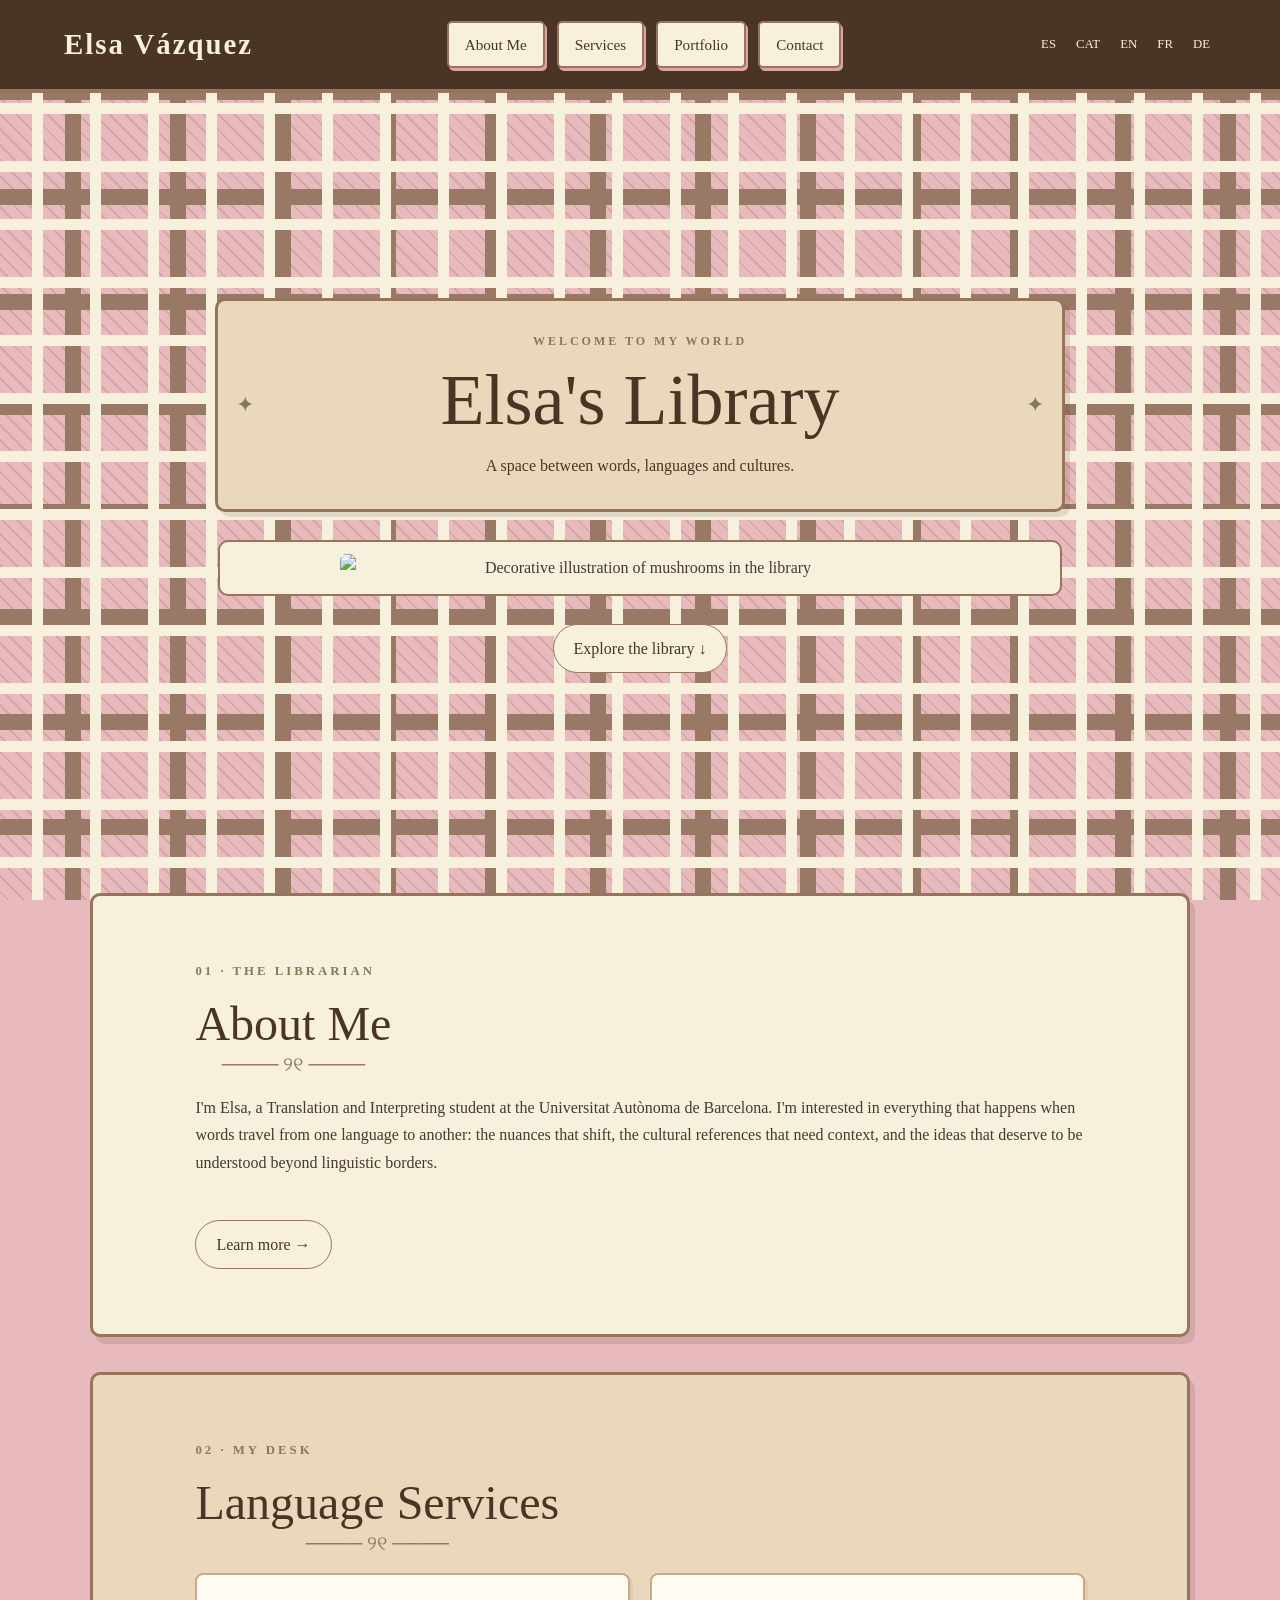
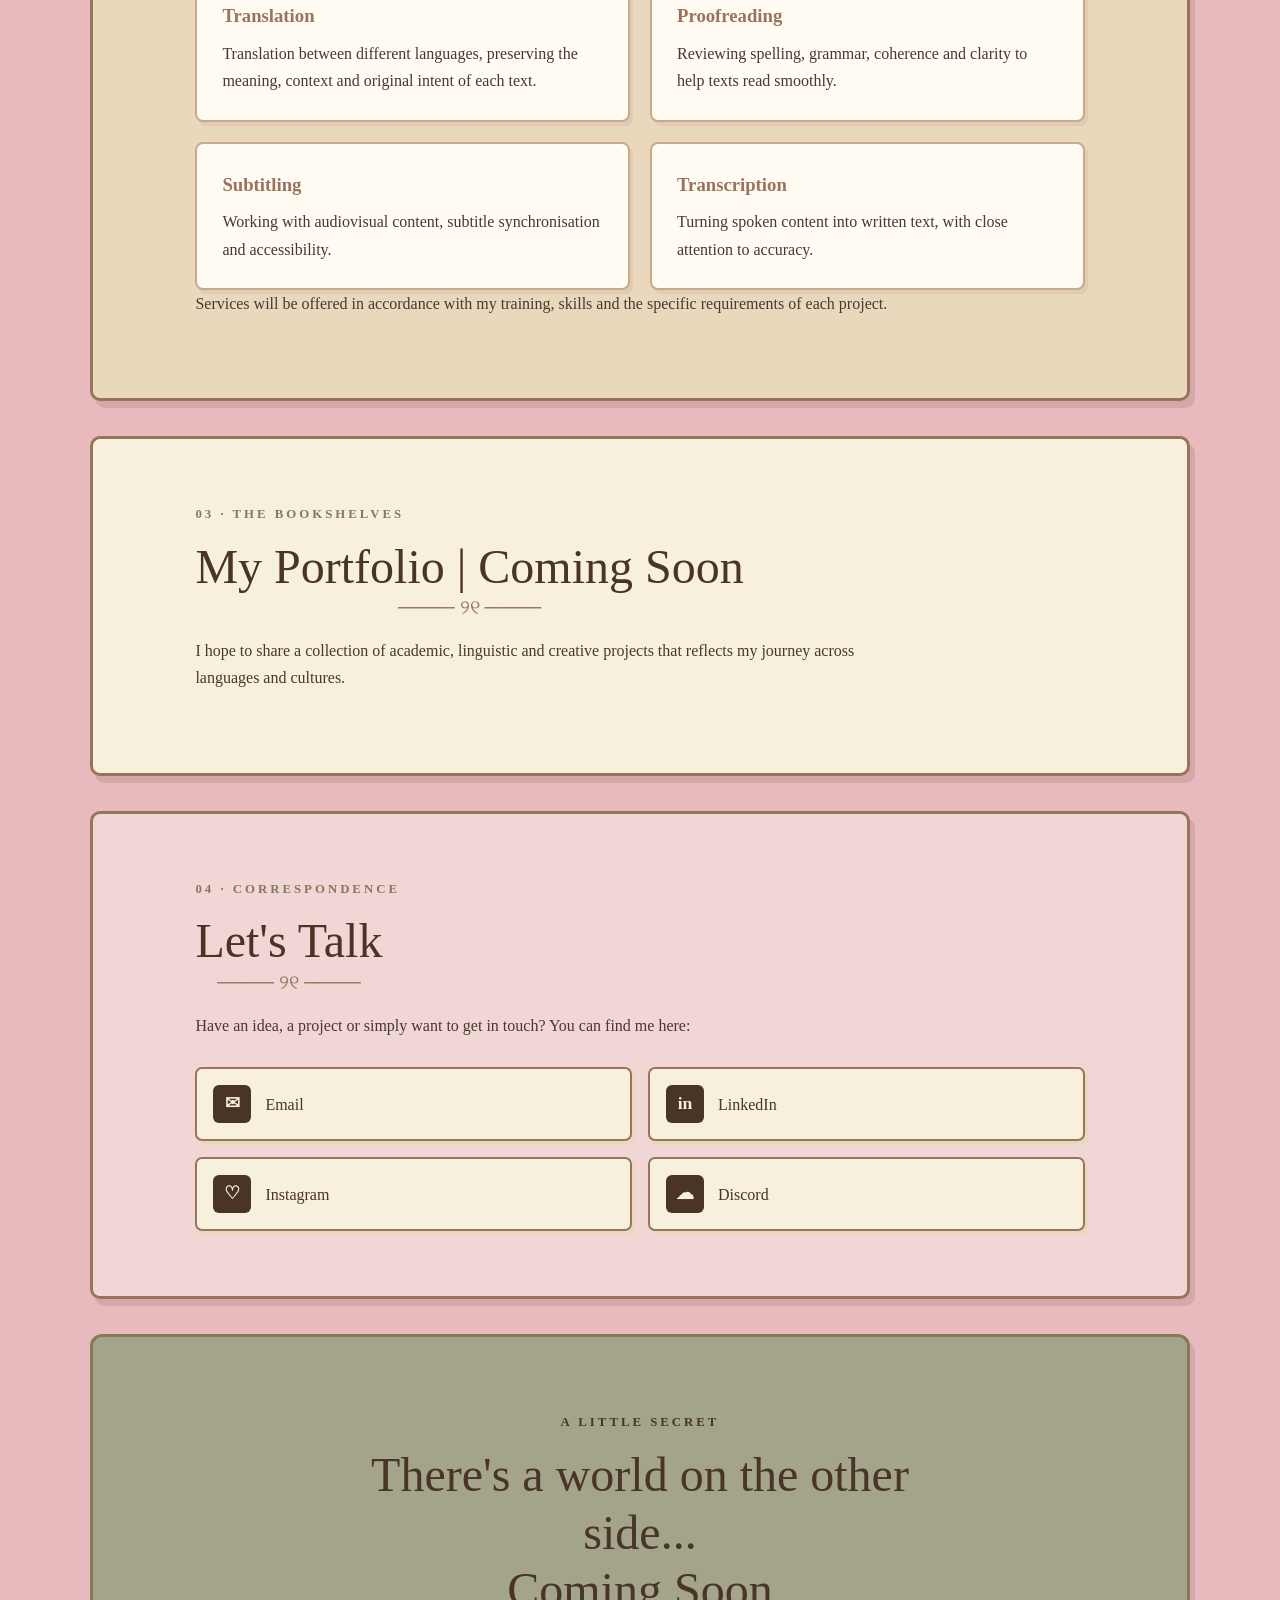
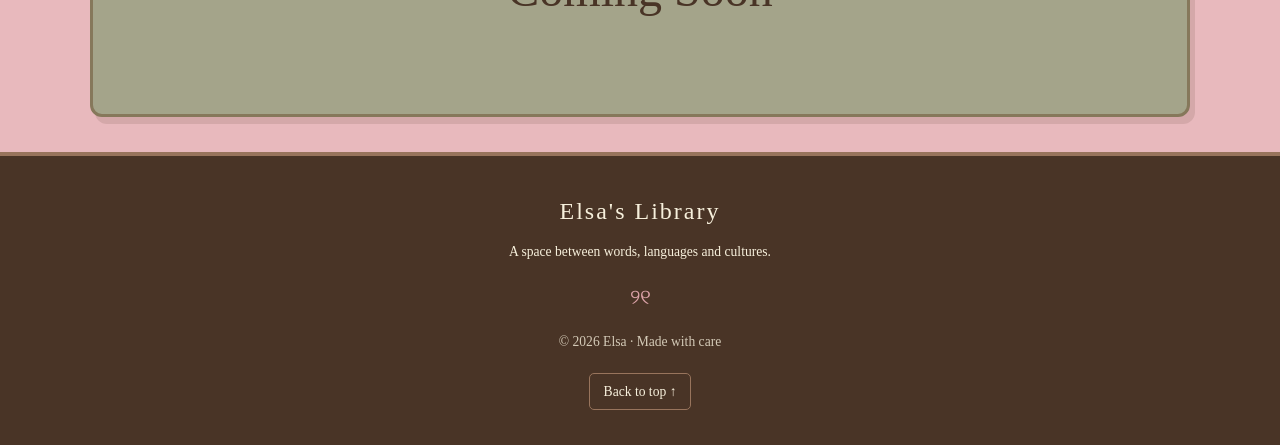
==== index.html @ 5ec9ff91 "Update language switch links to new portfolio paths" ====
<!DOCTYPE html>
<html lang="en">

<head>
    <meta charset="UTF-8">
    <meta name="viewport" content="width=device-width, initial-scale=1.0">
    <meta name="theme-color" content="#f7f0dc">
    <meta name="description" content="Portfolio of Elsa Vázquez, a Translation and Interpreting student. A space dedicated to languages, intercultural communication and language-related projects.">

    <title>Elsa | Elsa's Library</title>

    <link rel="stylesheet" href="portfolio/css/style.css">
</head>

<body>
    <header class="site-header">

        <a class="logo" href="#inicio">
            Elsa Vázquez
        </a>

        <nav class="main-nav" aria-label="Main navigation">
            <a href="#sobre-mi">About Me</a>
            <a href="#servicios">Services</a>
            <a href="#portfolio">Portfolio</a>
            <a href="#contacto">Contact</a>
        </nav>

        <div class="language-switch" aria-label="Select language">
            <a href="portfolio/esp/index.html">ES</a>
            <a href="portfolio/cat/index.html">CAT</a>
            <a href="portfolio/eng/index.html">EN</a>
            <a href="portfolio/fr/index.html">FR</a>
            <a href="portfolio/deu/index.html">DE</a>
        </div>

    </header>


    <main>
      
        <section id="inicio" class="library-hero">

            <div class="hero-sign">

                <p class="eyebrow">Welcome to my world</p>

                <h1>Elsa's Library</h1>

                <p class="hero-subtitle">
                    A space between words, languages and cultures.
                </p>

            </div>

            <div class="hero-art">

                <img
                    src="../images/library/setas.jpeg"
                    alt="Decorative illustration of mushrooms in the library"
                >

            </div>

            <a class="explore-link" href="#sobre-mi">
                Explore the library ↓
            </a>

        </section>

        <section id="sobre-mi" class="content-section">

            <p class="eyebrow">01 · The Librarian</p>

            <h2>About Me</h2>

            <p>
                I'm Elsa, a Translation and Interpreting student at the Universitat Autònoma de Barcelona. I'm interested in everything that happens when words travel from one language to another: the nuances that shift, the cultural references that need context, and the ideas that deserve to be understood beyond linguistic borders.
            </p>

            <a class="explore-link" href="sobre-mi.html">
                Learn more →
            </a>

        </section>

        <section id="servicios" class="content-section">

            <p class="eyebrow">02 · My Desk</p>

            <h2>Language Services</h2>

            <div class="service-grid">

                <article class="service-card">

                    <h3>Translation</h3>

                    <p>
                        Translation between different languages,
                        preserving the meaning, context and
                        original intent of each text.
                    </p>

                </article>

                <article class="service-card">

                    <h3>Proofreading</h3>

                    <p>
                        Reviewing spelling, grammar,
                        coherence and clarity to help
                        texts read smoothly.
                    </p>

                </article>

                <article class="service-card">

                    <h3>Subtitling</h3>

                    <p>
                        Working with audiovisual content,
                        subtitle synchronisation and
                        accessibility.
                    </p>

                </article>

                <article class="service-card">

                    <h3>Transcription</h3>

                    <p>
                        Turning spoken content into written text,
                        with close attention to accuracy.
                    </p>

                </article>

            </div>

            <p class="about-note">
                Services will be offered in accordance with
                my training, skills and the specific
                requirements of each project.
            </p>

        </section>


        <section id="portfolio" class="content-section">

            <p class="eyebrow">03 · The Bookshelves</p>

            <h2>My Portfolio | Coming Soon</h2>

            <p>
                I hope to share a collection of academic,
                linguistic and creative projects that reflects
                my journey across languages and cultures.
            </p>


        </section>

        <section id="contacto" class="content-section">

            <p class="eyebrow">04 · Correspondence</p>

            <h2>Let's Talk</h2>

            <p>
                Have an idea, a project or simply want to
                get in touch? You can find me here:
            </p>

            <div class="contact-links">

                <a
                    class="contact-link"
                    href="mailto:elsa.vazquez.carchi@gmail.com">

                    <span class="contact-icon" aria-hidden="true">
                        ✉
                    </span>

                    <span>Email</span>

                </a>

                <a
                    class="contact-link"
                    href="https://www.linkedin.com/in/emvc2006/"
                    target="_blank"
                    rel="noopener noreferrer">

                    <span class="contact-icon" aria-hidden="true">
                        in
                    </span>

                    <span>LinkedIn</span>

                </a>

                <a
                    class="contact-link"
                    href="https://www.instagram.com/elsa.vzq/"
                    target="_blank"
                    rel="noopener noreferrer">

                    <span class="contact-icon" aria-hidden="true">
                        ♡
                    </span>

                    <span>Instagram</span>

                </a>

                <a
                    class="contact-link"
                    href="https://discord.com/users/1236470576248389702"
                    target="_blank"
                    rel="noopener noreferrer">

                    <span class="contact-icon" aria-hidden="true">
                        ☁
                    </span>

                    <span>Discord</span>

                </a>

            </div>

        </section>

        <section class="garden-entry">

            <p class="eyebrow">A Little Secret</p>

            <h2>There's a world on the other side... <br>Coming Soon</h2>

           <!-- <a
                href="../secret-garden/index.html"
                class="garden-link">

                <span class="door-placeholder" aria-hidden="true">
                    ♧
                </span>

                <span>Enter The Secret Garden →</span>

            </a>-->

        </section>

    </main>

    <footer class="site-footer">

        <p class="footer-title">Elsa's Library</p>

        <p>A space between words, languages and cultures.</p>

        <div class="footer-divider" aria-hidden="true">
            ୨୧
        </div>

        <p class="footer-copyright">
            © 2026 Elsa · Made with care
        </p>

        <a class="back-to-top" href="#inicio">
            Back to top ↑
        </a>

    </footer>

</body>
</html>
---- portfolio/css/style.css ----
/* ==========================================
   1. PALETA DE COLORES
   ========================================== */

:root {
    --pink: #e8b9bd;
    --light-pink: #f0d6d4;
    --cream: #f7f0dc;
    --parchment: #ead8bd;
    --rose: #dba2a7;
    --sage: #a4a48a;
    --olive: #86785b;
    --wood: #98745c;
    --dark-wood: #493426;
    --ink: #49382f;
    --white: #fffaf2;
}


/* ==========================================
   2. CONFIGURACIÓN GENERAL
   ========================================== */

* {
    box-sizing: border-box;
}

html {
    scroll-behavior: smooth;
    scroll-padding-top: 100px;
}

body {
    margin: 0;
    color: var(--ink);
    font-family: Georgia, "Times New Roman", serif;
    line-height: 1.7;

    /* Fondo tartán */
    background-color: var(--pink);

    background-image:
        repeating-linear-gradient(
            0deg,
            transparent 0px,
            transparent 32px,
            #f7f0dc 32px,
            #f7f0dc 43px,
            transparent 43px,
            transparent 58px
        ),
        repeating-linear-gradient(
            90deg,
            transparent 0px,
            transparent 32px,
            #f7f0dc 32px,
            #f7f0dc 43px,
            transparent 43px,
            transparent 58px
        ),
        repeating-linear-gradient(
            0deg,
            transparent 0px,
            transparent 65px,
            #987966 65px,
            #987966 81px,
            transparent 81px,
            transparent 105px
        ),
        repeating-linear-gradient(
            90deg,
            transparent 0px,
            transparent 65px,
            #987966 65px,
            #987966 81px,
            transparent 81px,
            transparent 105px
        ),
        repeating-linear-gradient(
            45deg,
            transparent 0px,
            transparent 5px,
            #98796645 5px,
            #98796645 7px,
            transparent 7px,
            transparent 11px
        );

    background-attachment: fixed;
}

a {
    color: inherit;
}

h1,
h2,
h3,
p {
    margin-top: 0;
}


/* ==========================================
   3. CABECERA
   ========================================== */

.site-header {
    display: flex;
    align-items: center;
    justify-content: space-between;
    flex-wrap: wrap;
    gap: 20px;

    padding: 20px 5%;

    background-color: var(--dark-wood);
    color: var(--cream);

    border-bottom: 4px solid var(--wood);
}

.logo {
    font-size: 1.8rem;
    font-weight: bold;
    letter-spacing: 2px;
    text-decoration: none;
}

/* Navegación con estilo de etiquetas */


.main-nav {
  display: flex;
  align-items: center;
  justify-content: center;
  flex-wrap: wrap;
  gap: 12px;
}


.main-nav a {
  display: inline-block;
  padding: 9px 16px;
  background-color: #f7f0dc;
  color: #493426;
  border: 2px solid #98745c;
  border-radius: 5px;
  text-decoration: none;
  font-family: Georgia, serif;
  font-size: 0.95rem;
  box-shadow: 2px 3px 0 #dba2a7;
  transition: all 0.2s ease;
}

.main-nav a:hover {
  background-color: #e8b9bd;
  color: #493426;
  transform: translateY(-2px);
  box-shadow: 3px 5px 0 #98745c;
}


/* Selector de idiomas */

.language-switch {
    display: flex;
    align-items: center;
    justify-content: center;
    gap: 8px;

    font-size: 0.8rem;
    white-space: nowrap;
}

.language-switch a {
    padding: 4px 6px;

    color: var(--cream);
    text-decoration: none;

    border-radius: 4px;

    transition:
        background-color 0.2s ease,
        color 0.2s ease;
}

.language-switch a:hover,
.language-switch a[aria-current="page"] {
    color: var(--dark-wood);
    background-color: var(--parchment);
}


/* ==========================================
   4. PORTADA PRINCIPAL
   ========================================== */

.library-hero {
    min-height: 85vh;

    display: flex;
    flex-direction: column;
    align-items: center;
    justify-content: center;

    padding: 65px 6% 45px;
    text-align: center;

    background-color: transparent;
}

/* Letrero principal */

.hero-sign {
    position: relative;

    width: min(90%, 850px);
    margin-bottom: 28px;
    padding: 30px 40px;

    color: var(--dark-wood);
    background-color: var(--parchment);

    border: 3px solid var(--wood);
    border-radius: 10px;

    box-shadow:
        5px 5px 0 #49342620,
        inset 0 0 0 5px #ead8bd;
}

/* Adornos laterales */

.hero-sign::before,
.hero-sign::after {
    content: "✦";

    position: absolute;
    top: 50%;

    color: var(--olive);
    font-size: 22px;

    transform: translateY(-50%);
}

.hero-sign::before {
    left: 18px;
}

.hero-sign::after {
    right: 18px;
}

.eyebrow {
    margin-bottom: 12px;

    color: var(--olive);
    font-size: 0.8rem;
    font-weight: bold;
    letter-spacing: 3px;
    text-transform: uppercase;
}

.hero-sign .eyebrow {
    margin-bottom: 8px;
    font-size: 0.75rem;
    letter-spacing: 3px;
}

.library-hero h1 {
    margin-bottom: 10px;

    color: var(--dark-wood);
    font-size: clamp(2.5rem, 6vw, 4.5rem);
    font-weight: normal;
    line-height: 1.15;
}

.hero-subtitle {
    margin-bottom: 0;
    font-size: 1rem;
}


/* ==========================================
   5. IMAGEN DE LA BIBLIOTECA
   ========================================== */

.hero-art {
    width: 75%;
    max-width: 850px;

    margin: 0 auto;
    padding: 12px;

    overflow: hidden;

    background-color: var(--cream);

    border: 2px solid var(--wood);
    border-radius: 10px;
}

.hero-art img {
    display: block;

    width: 200%;
    max-width: 600px;
    height: auto;

    margin: 0 auto;

    border-radius: 6px;
}

.image-placeholder {
    padding: 20px;

    color: var(--olive);
    font-size: 0.9rem;
}

/* Enlace para explorar */

.explore-link {
    display: inline-block;

    margin-top: 28px;
    padding: 10px 20px;

    color: var(--dark-wood);
    text-decoration: none;

    background-color: var(--cream);

    border: 1px solid var(--wood);
    border-radius: 25px;

    transition:
        background-color 0.25s ease,
        transform 0.25s ease;
}

.explore-link:hover {
    background-color: var(--parchment);
    transform: translateY(-3px);
}


/* ==========================================
   6. SECCIONES DE CONTENIDO
   ========================================== */

.content-section {
    width: min(90%, 1100px);

    margin: 35px auto;
    padding: 65px 8%;

    border: 3px solid var(--wood);
    border-radius: 10px;

    box-shadow: 5px 7px 0 #49342620;
}

.content-section h2,
.garden-entry h2 {
    color: var(--dark-wood);

    font-size: clamp(2rem, 4vw, 3rem);
    font-weight: normal;
    line-height: 1.2;
}

#sobre-mi {
    background-color: var(--cream);
}

#sobre-mi > p:last-child {
    max-width: 700px;
}

#servicios {
    background-color: var(--parchment);
}

#portfolio {
    background-color: var(--cream);
}

#portfolio > p:last-child {
    max-width: 700px;
}

#contacto {
    background-color: var(--light-pink);
}


/* ==========================================
   7. TARJETAS DE SERVICIOS
   ========================================== */

.service-grid {
    display: grid;
    grid-template-columns: repeat(2, minmax(0, 1fr));
    gap: 20px;
}

.service-card {
    padding: 25px;

    background-color: var(--white);

    border: 2px solid #c8aa8b;
    border-radius: 8px;

    box-shadow: 3px 4px 0 #49342612;

    transition:
        transform 0.25s ease,
        box-shadow 0.25s ease;
}

.service-card:hover {
    transform: translateY(-4px);
    box-shadow: 0 8px 18px #49342620;
}

.service-card h3 {
    margin-bottom: 8px;
    color: var(--wood);
}

.service-card p {
    margin-bottom: 0;
}


/* ==========================================
   8. THE SECRET GARDEN
   ========================================== */

.garden-entry {
    display: flex;
    flex-direction: column;
    align-items: center;

    width: min(90%, 1100px);

    margin: 35px auto;
    padding: 75px 20px;

    text-align: center;

    background-color: var(--sage);

    border: 3px solid var(--olive);
    border-radius: 12px;

    box-shadow: 5px 7px 0 #49342620;
}

.garden-entry .eyebrow {
    color: var(--dark-wood);
}

.garden-entry h2 {
    max-width: 650px;
}

.garden-link {
    display: flex;
    flex-direction: column;
    align-items: center;
    gap: 18px;

    margin-top: 15px;

    color: var(--dark-wood);
    font-weight: bold;
    text-decoration: none;
}

/* Puerta provisional dibujada con CSS */

.door-placeholder {
    position: relative;

    display: block;

    width: 95px;
    height: 135px;

    background-color: var(--wood);

    border: 5px solid var(--dark-wood);
    border-bottom: none;
    border-radius: 48px 48px 0 0;

    box-shadow:
        inset 0 0 0 4px var(--parchment),
        0 4px 0 #49342620;

    transition:
        transform 0.3s ease,
        background-color 0.3s ease;
}

/* Pomo de la puerta */

.door-placeholder::after {
    content: "";

    position: absolute;
    top: 70px;
    right: 13px;

    width: 8px;
    height: 8px;

    border-radius: 50%;
    background-color: var(--parchment);
}

/* Efecto hover */


/* ==========================================
   16. PUERTA A THE SECRET GARDEN
   ========================================== */

.garden-link {
    gap: 20px;
    margin-top: 25px;
    font-size: 1rem;
}

/* Marco exterior */

.door-placeholder {
    position: relative;
    display: block;

    width: 110px;
    height: 165px;

    background: linear-gradient(
        90deg,
        #76533d 0%,
        #98745c 20%,
        #a9876b 50%,
        #98745c 80%,
        #76533d 100%
    );

    border: 5px solid var(--dark-wood);
    border-bottom: none;
    border-radius: 55px 55px 0 0;

    box-shadow:
        inset 0 0 0 3px var(--parchment),
        inset 0 0 0 8px var(--wood),
        0 0 0 5px #86785b40,
        0 8px 12px #49342630;

    transform-origin: center bottom;

    transition:
        transform 0.35s ease,
        filter 0.35s ease,
        box-shadow 0.35s ease;
}

/* Paneles de madera */

.door-placeholder::before {
    content: "";

    position: absolute;
    inset: 22px 14px 12px;

    border: 2px solid #49342680;
    border-radius: 40px 40px 3px 3px;

    box-shadow:
        inset 0 0 0 4px #ead8bd35,
        inset 0 -38px 0 -35px var(--dark-wood);
}

/* Pomo dorado */

.door-placeholder::after {
    content: "";

    position: absolute;
    top: 90px;
    right: 13px;

    width: 9px;
    height: 9px;

    background-color: #ead8bd;
    border: 2px solid #86785b;
    border-radius: 50%;

    box-shadow: 0 0 5px #ead8bd80;
}

/* La puerta se ilumina al pasar el cursor */

.garden-link:hover .door-placeholder {
    transform: perspective(500px) rotateY(-8deg) translateY(-4px);

    filter: brightness(1.12);

    box-shadow:
        inset 0 0 0 3px var(--parchment),
        inset 0 0 0 8px var(--wood),
        0 0 18px #ead8bd90,
        0 10px 18px #49342635;
}

/* Texto de entrada */

.garden-link > span:last-child {
    padding: 9px 16px;

    background-color: var(--cream);
    border: 1px solid var(--wood);
    border-radius: 5px;

    box-shadow: 3px 4px 0 var(--parchment);

    transition:
        transform 0.25s ease,
        background-color 0.25s ease;
}

.garden-link:hover > span:last-child {
    background-color: var(--light-pink);
    transform: translateY(-2px);
}



/* ==========================================
   9. PIE DE PÁGINA
   ========================================== */

.site-footer {
    padding: 25px;

    color: var(--cream);
    background-color: var(--dark-wood);

    text-align: center;
    font-size: 0.85rem;
}

.site-footer p {
    margin: 0;
}


/* ==========================================
   10. DISEÑO PARA MÓVILES
   ========================================== */

@media (max-width: 760px) {

    .site-header {
        flex-direction: column;
        gap: 15px;
        padding: 20px;
    }

    .main-nav {
        justify-content: center;
        gap: 8px;
    }

    .main-nav a {
        padding: 7px 10px;
    }

    .language-switch {
        justify-content: center;
    }

    .library-hero {
        min-height: auto;
        padding: 40px 5%;
    }

    .hero-sign {
        width: 100%;
        padding: 25px 30px;
    }

    .hero-sign::before {
        left: 8px;
    }

    .hero-sign::after {
        right: 8px;
    }

    .hero-art {
        width: 95%;
        padding: 8px;
    }

    .hero-art img {
        width: 100%;
    }

    .content-section {
        width: 92%;
        margin: 25px auto;
        padding: 40px 7%;
    }

    .service-grid {
        grid-template-columns: 1fr;
    }

    .garden-entry {
        width: 92%;
        margin: 25px auto;
        padding: 50px 18px;
    }
    
    .portfolio-grid {
    grid-template-columns: 1fr;
    }
}


/* ==========================================
   11. ACCESIBILIDAD: REDUCIR ANIMACIONES
   ========================================== */

@media (prefers-reduced-motion: reduce) {

    html {
        scroll-behavior: auto;
    }

    *,
    *::before,
    *::after {
        transition-duration: 0.01ms !important;
    }
}

/* ==========================================
   12. TÍTULOS ORNAMENTALES
   ========================================== */

.content-section h2 {
    position: relative;
    width: fit-content;
    max-width: 100%;

    margin-bottom: 30px;
    padding-bottom: 12px;
}

.content-section h2::after {
    content: "──── ୨୧ ────";

    display: block;
    position: absolute;

    bottom: -10px;
    left: 50%;

    width: 100%;
    height: 20px;

    color: var(--wood);
    font-size: 20px;
    line-height: 20px;
    text-align: center;

    transform: translateX(-50%);
}

/* Título de The Secret Garden */

.garden-entry h2 {
    margin-bottom: 20px;
}

/* Transiciones suaves al navegar */

.content-section {
    scroll-margin-top: 30px;
    transition: box-shadow 0.25s ease;
}

.content-section:hover {
    box-shadow: 6px 9px 0 #49342620;
}

/* ==========================================
   13. TARJETAS DEL PORTFOLIO
   ========================================== */

.portfolio-grid {
    display: grid;
    grid-template-columns: repeat(2, minmax(0, 1fr));
    gap: 22px;
    margin-top: 30px;
}

.portfolio-card {
    padding: 20px;
    background-color: var(--white);
    border: 2px solid var(--wood);
    border-radius: 8px;
    box-shadow: 4px 5px 0 var(--parchment);
    text-align: center;
    transition: transform 0.25s ease, box-shadow 0.25s ease;
}

.portfolio-card:hover {
    transform: translateY(-4px);
    box-shadow: 6px 8px 0 var(--rose);
}

.portfolio-image {
    display: flex;
    align-items: center;
    justify-content: center;
    min-height: 130px;
    margin-bottom: 18px;
    background-color: var(--light-pink);
    border: 1px dashed var(--wood);
    border-radius: 5px;
    color: var(--dark-wood);
    font-size: 2.5rem;
}

.portfolio-card h3 {
    margin-bottom: 8px;
    color: var(--wood);
}

.portfolio-card p {
    margin-bottom: 0;
}

/* ==========================================
   14. ENLACES DE CONTACTO
   ========================================== */

.contact-links {
    display: grid;
    grid-template-columns: repeat(2, minmax(0, 1fr));
    gap: 16px;
    margin-top: 28px;
}

.contact-link {
    display: flex;
    align-items: center;
    gap: 14px;
    padding: 16px;
    color: var(--dark-wood);
    background-color: var(--cream);
    border: 2px solid var(--wood);
    border-radius: 7px;
    box-shadow: 3px 4px 0 var(--parchment);
    text-decoration: none;
    transition: transform 0.2s ease, box-shadow 0.2s ease;
}

.contact-link:hover {
    transform: translateY(-3px);
    box-shadow: 4px 6px 0 var(--rose);
}

.contact-icon {
    display: flex;
    align-items: center;
    justify-content: center;
    flex-shrink: 0;
    width: 38px;
    height: 38px;
    color: var(--cream);
    background-color: var(--dark-wood);
    border-radius: 6px;
    font-size: 1.1rem;
    font-weight: bold;
}

@media (max-width: 760px) {
    .contact-links {
        grid-template-columns: 1fr;
    }
}

/* ==========================================
   15. PIE DE PÁGINA DECORATIVO
   ========================================== */

.site-footer {
    display: flex;
    flex-direction: column;
    align-items: center;
    gap: 8px;

    padding: 35px 20px;

    color: var(--cream);
    background-color: var(--dark-wood);

    text-align: center;
    font-size: 0.85rem;
    border-top: 4px solid var(--wood);
}

.site-footer p {
    margin: 0;
}

.footer-title {
    font-size: 1.5rem;
    letter-spacing: 2px;
}

.footer-divider {
    margin: 8px 0;
    color: var(--rose);
    font-size: 1.3rem;
}

.footer-copyright {
    opacity: 0.8;
}

.back-to-top {
    display: inline-block;
    margin-top: 12px;
    padding: 6px 14px;

    color: var(--cream);
    text-decoration: none;

    border: 1px solid var(--wood);
    border-radius: 5px;

    transition:
        color 0.2s ease,
        background-color 0.2s ease;
}

.back-to-top:hover {
    color: var(--dark-wood);
    background-color: var(--parchment);
}
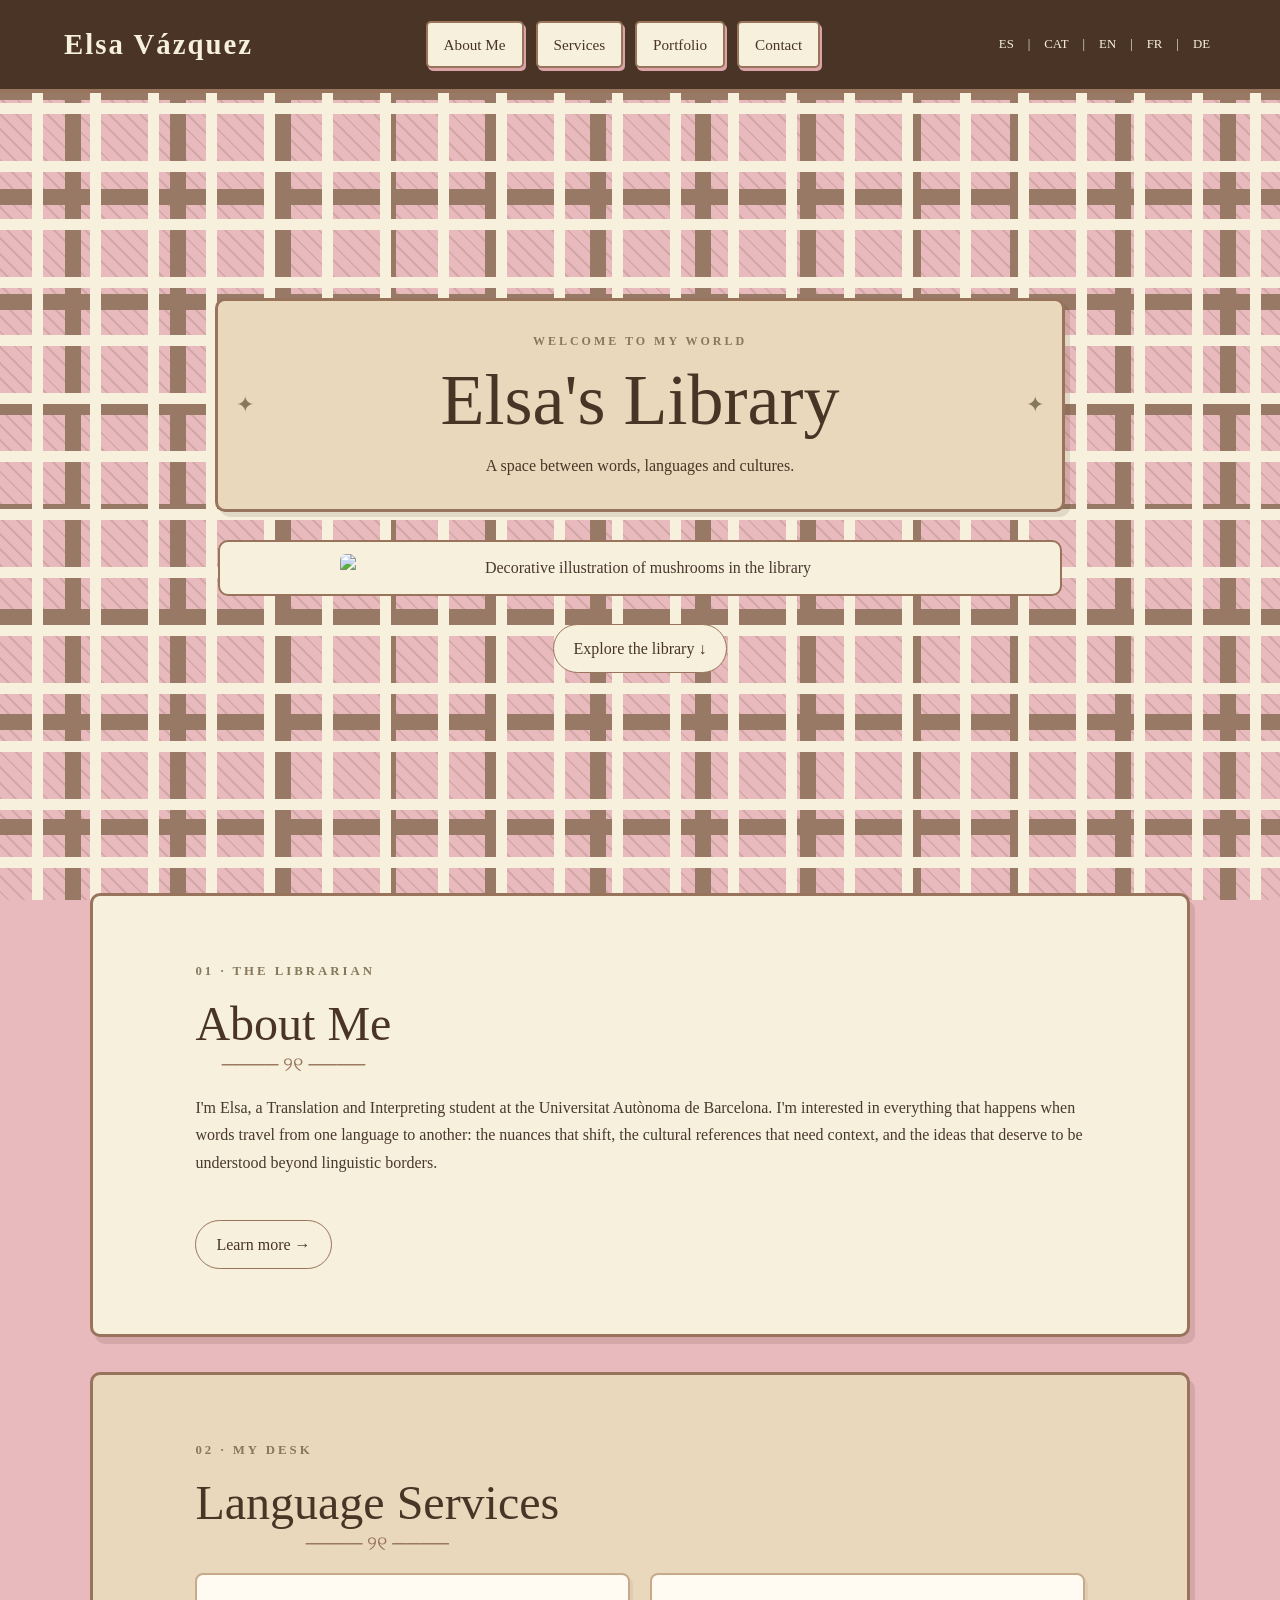
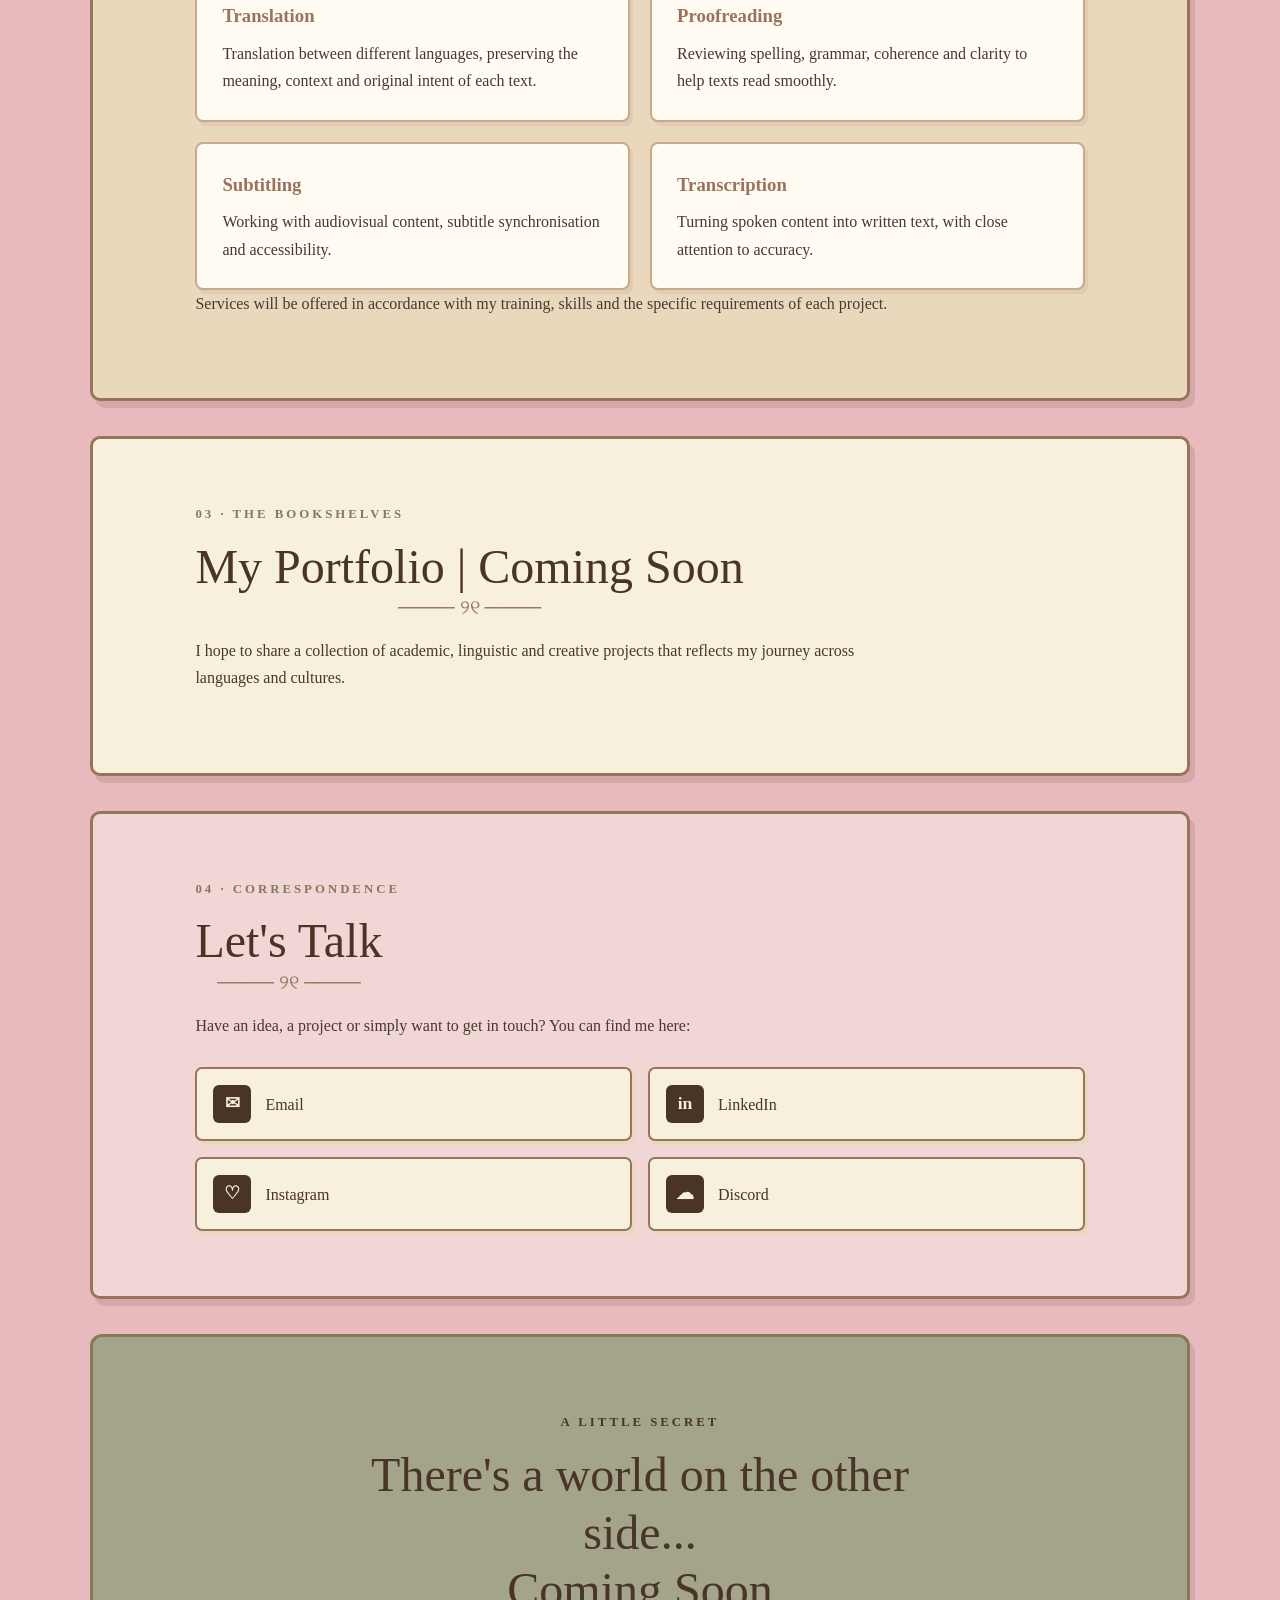
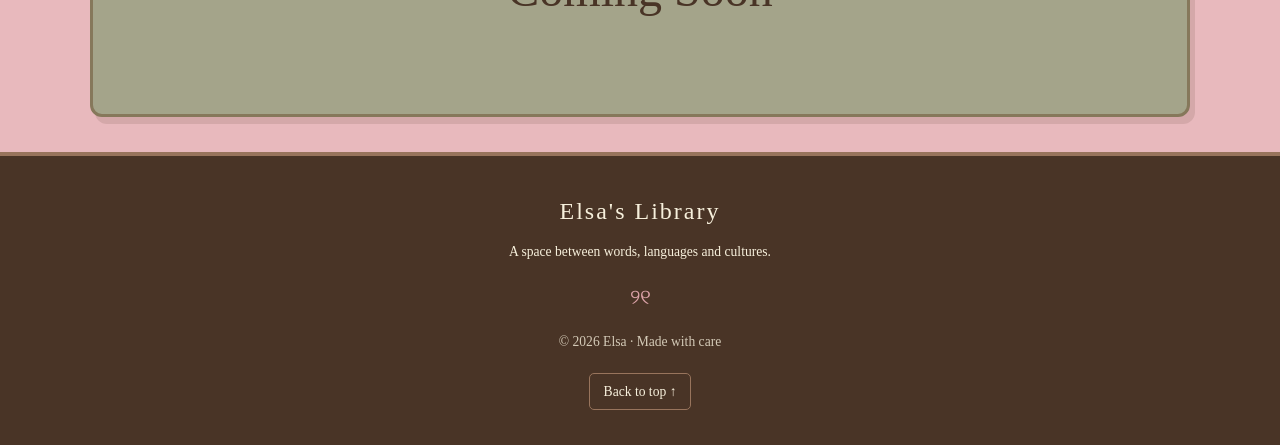
==== commit efd3ac17: "Fix language switch links in index.html" ====
--- a/index.html
+++ b/index.html
@@ -28,9 +28,13 @@
 
         <div class="language-switch" aria-label="Select language">
             <a href="portfolio/esp/index.html">ES</a>
+            <span aria-hidden="true">|</span>
             <a href="portfolio/cat/index.html">CAT</a>
+            <span aria-hidden="true">|</span>
             <a href="portfolio/eng/index.html">EN</a>
+            <span aria-hidden="true">|</span>
             <a href="portfolio/fr/index.html">FR</a>
+            <span aria-hidden="true">|</span>
             <a href="portfolio/deu/index.html">DE</a>
         </div>
 
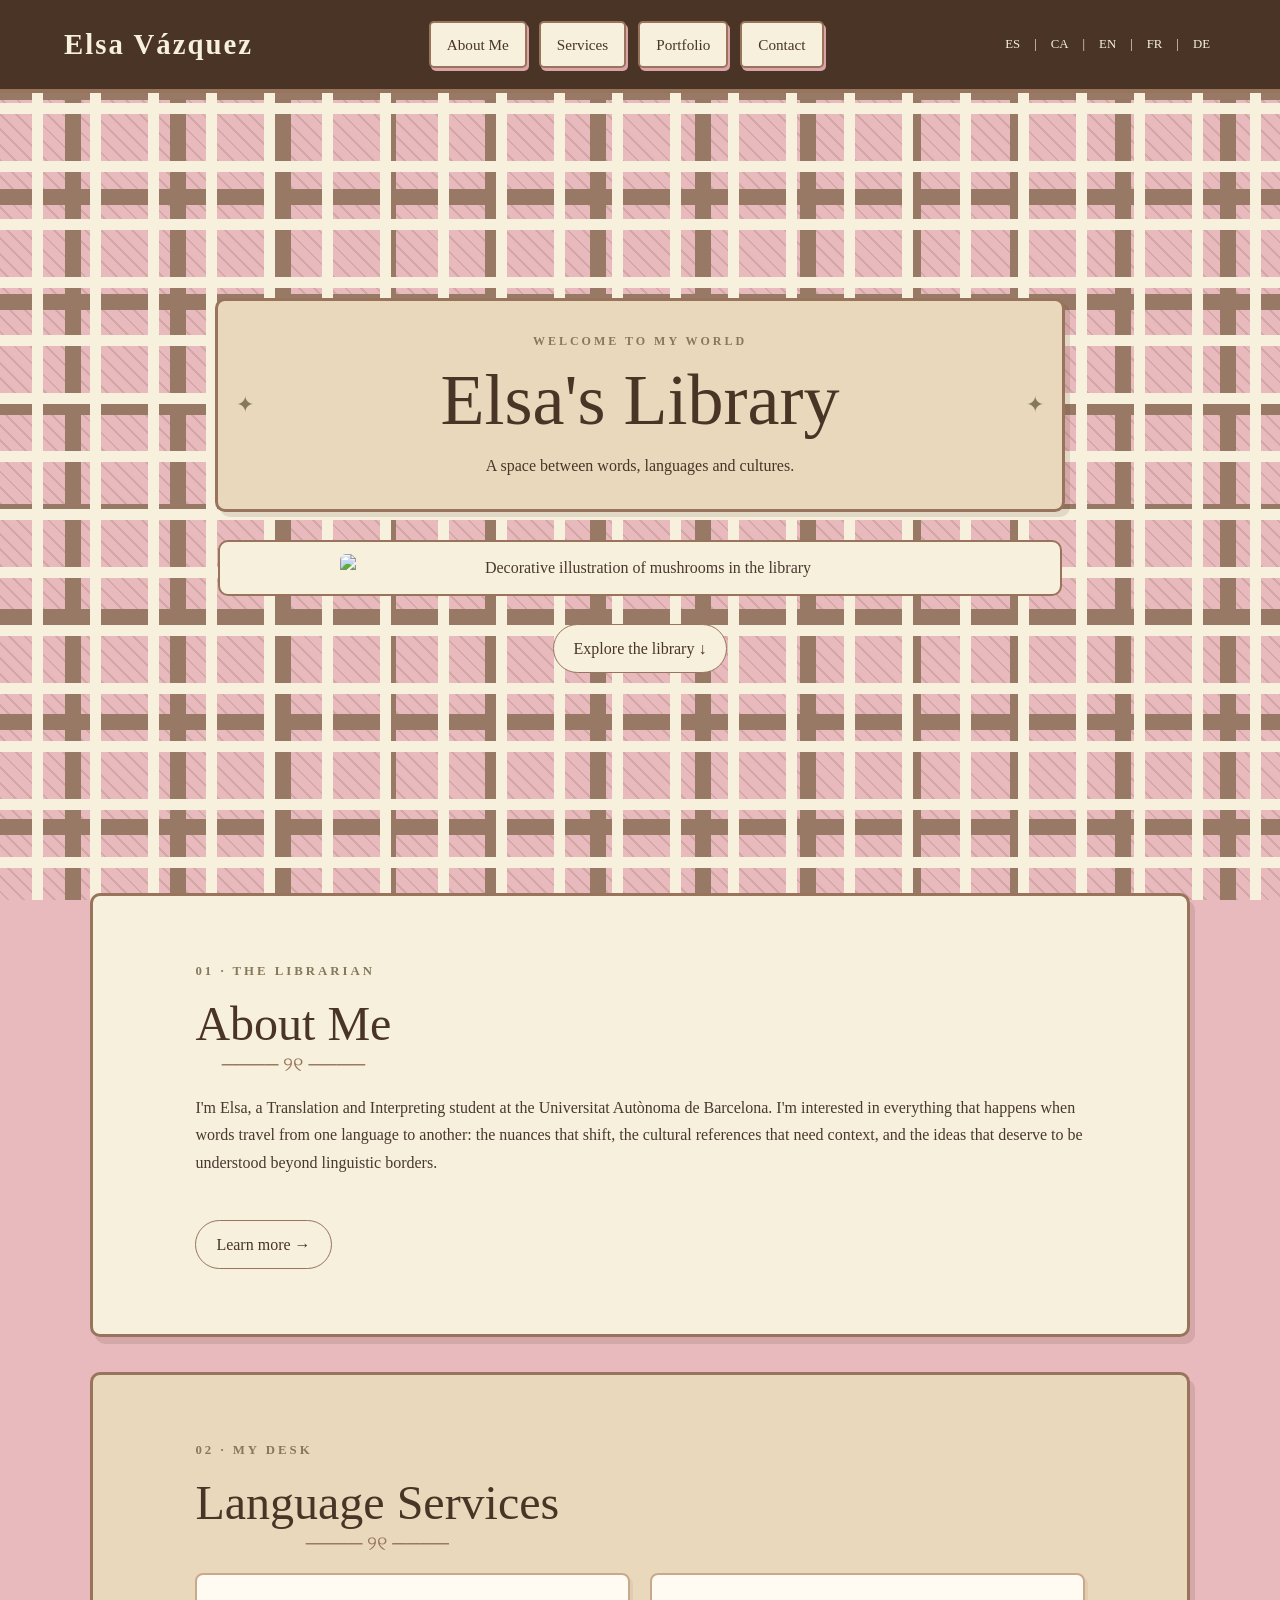
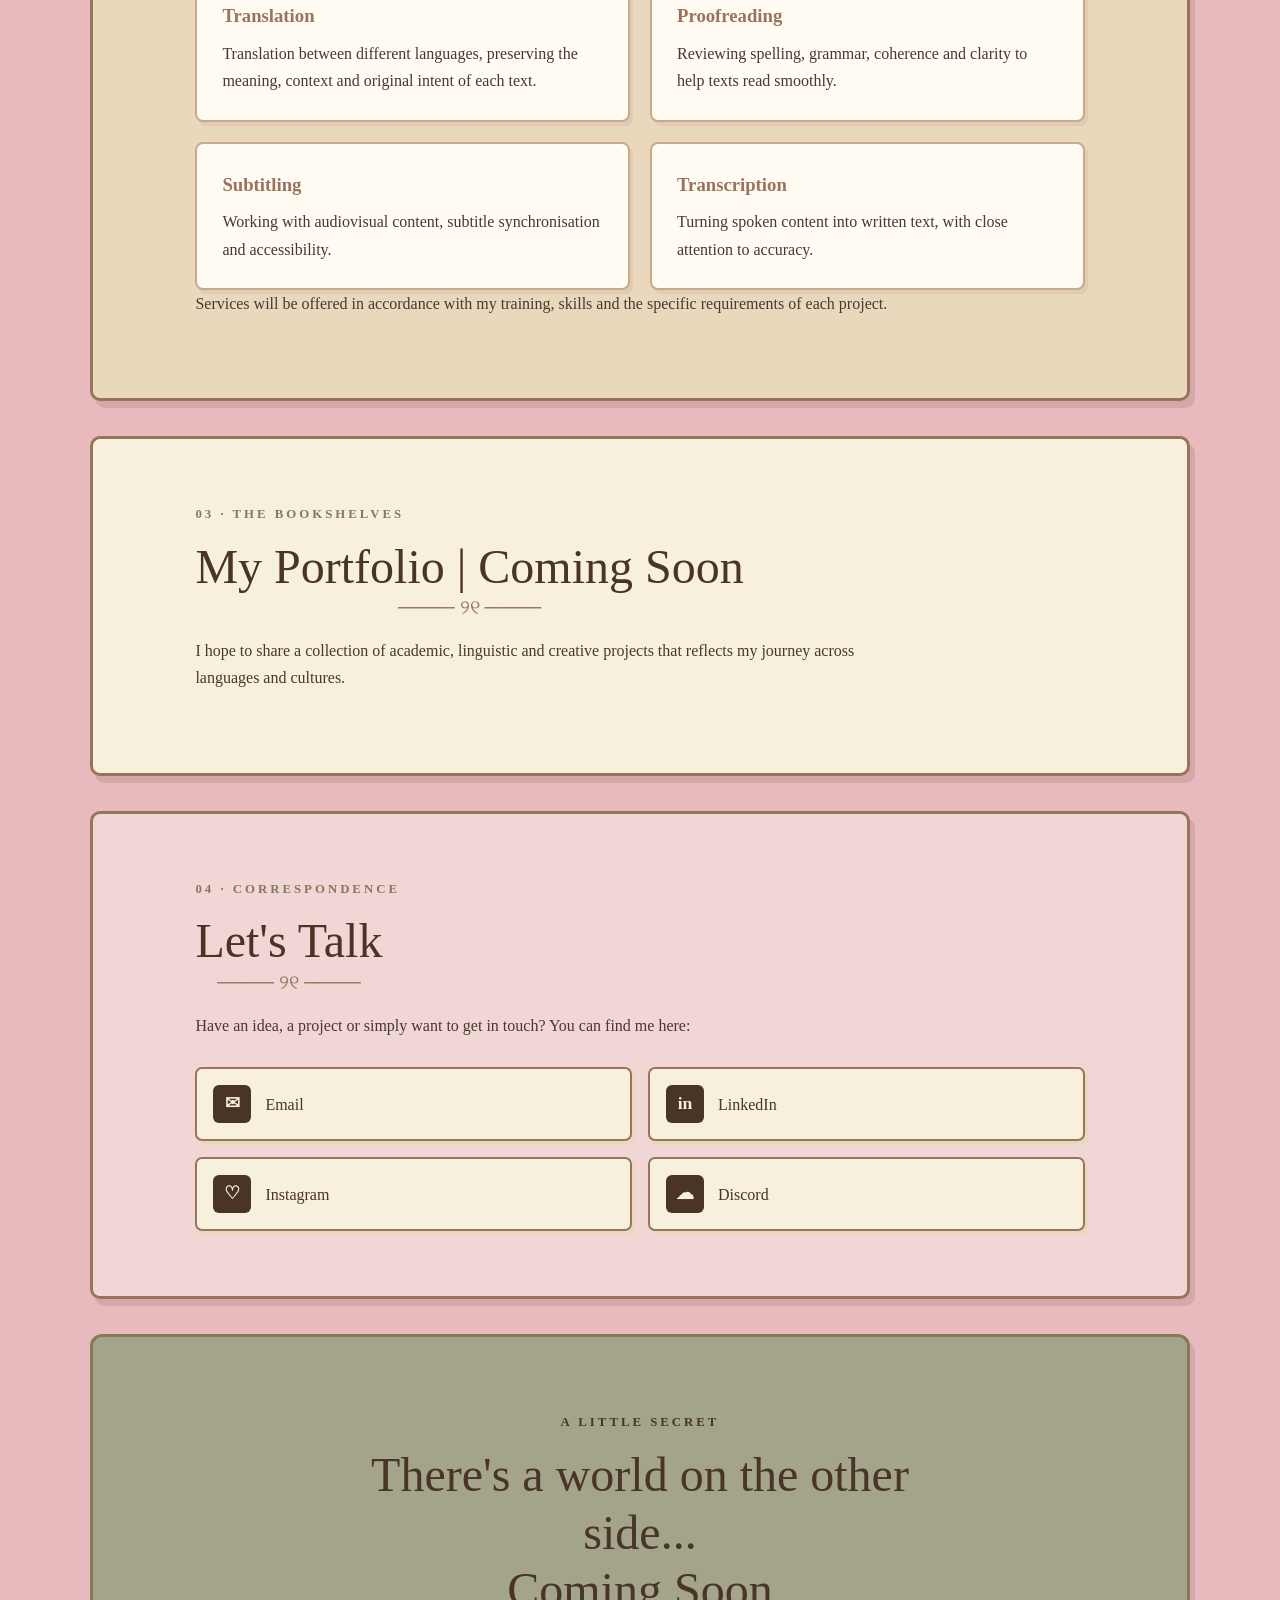
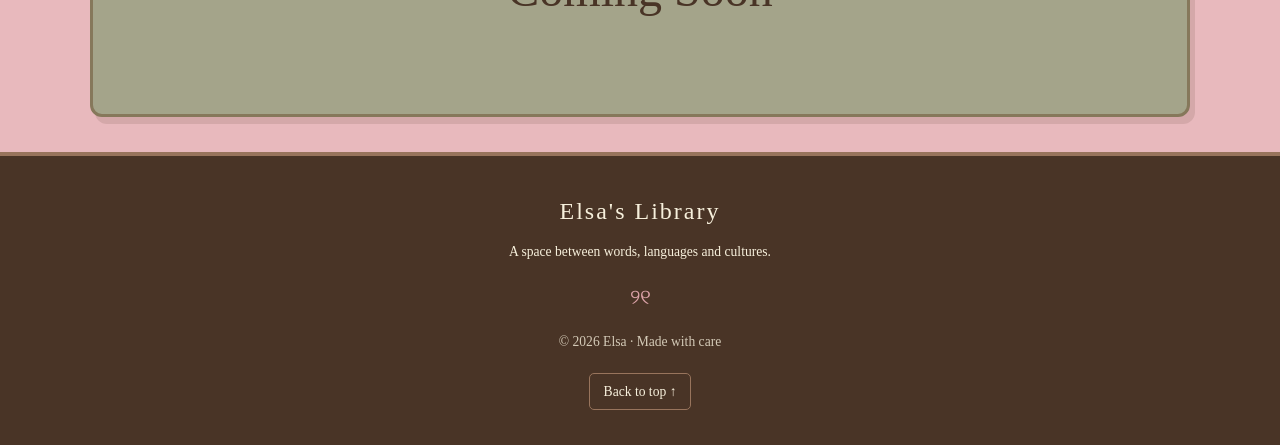
==== commit 349ea765: "Change language code from 'CAT' to 'CA'" ====
--- a/index.html
+++ b/index.html
@@ -7,7 +7,7 @@
     <meta name="theme-color" content="#f7f0dc">
     <meta name="description" content="Portfolio of Elsa Vázquez, a Translation and Interpreting student. A space dedicated to languages, intercultural communication and language-related projects.">
 
-    <title>Elsa | Elsa's Library</title>
+    <title> 📚| Elsa's Library</title>
 
     <link rel="stylesheet" href="portfolio/css/style.css">
 </head>
@@ -29,7 +29,7 @@
         <div class="language-switch" aria-label="Select language">
             <a href="portfolio/esp/index.html">ES</a>
             <span aria-hidden="true">|</span>
-            <a href="portfolio/cat/index.html">CAT</a>
+            <a href="portfolio/cat/index.html">CA</a>
             <span aria-hidden="true">|</span>
             <a href="portfolio/eng/index.html">EN</a>
             <span aria-hidden="true">|</span>
@@ -82,7 +82,7 @@
                 I'm Elsa, a Translation and Interpreting student at the Universitat Autònoma de Barcelona. I'm interested in everything that happens when words travel from one language to another: the nuances that shift, the cultural references that need context, and the ideas that deserve to be understood beyond linguistic borders.
             </p>
 
-            <a class="explore-link" href="sobre-mi.html">
+            <a class="explore-link" href="portfolio/eng/sobre-mi.html">
                 Learn more →
             </a>
 
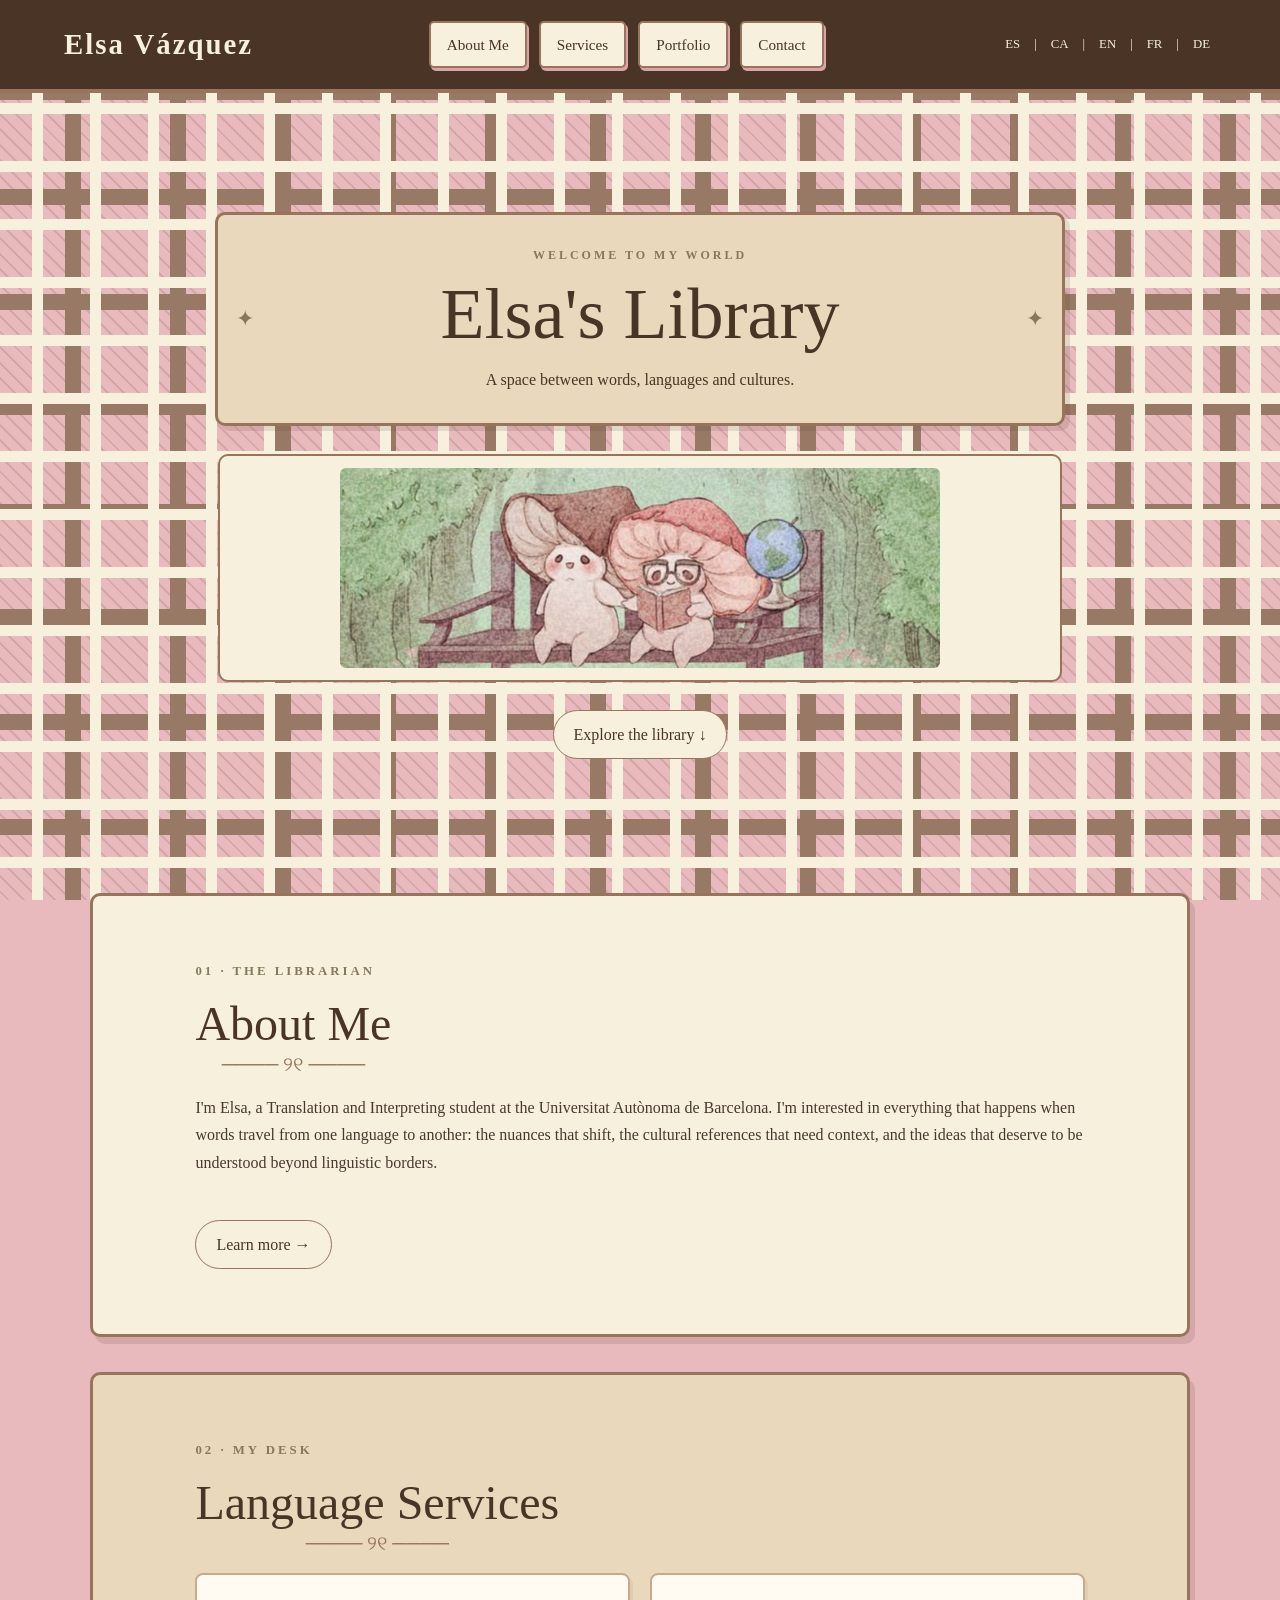
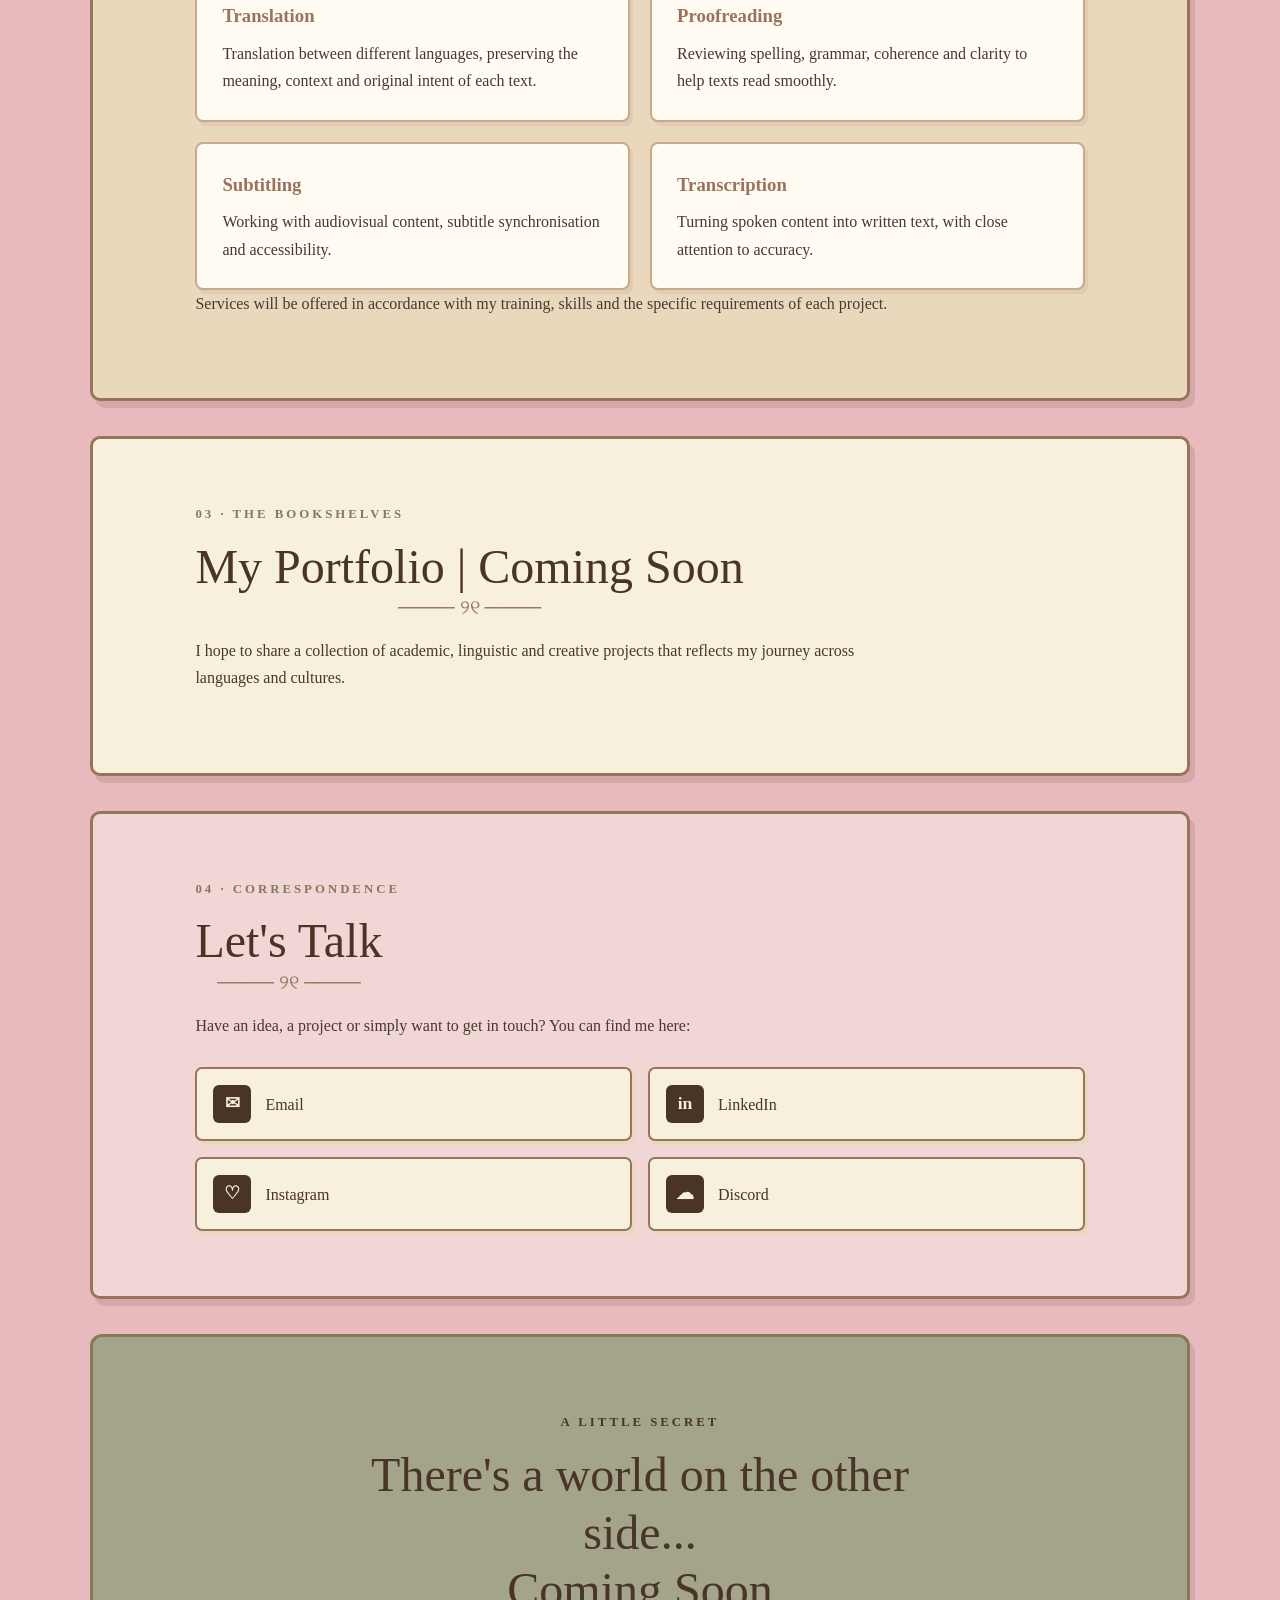
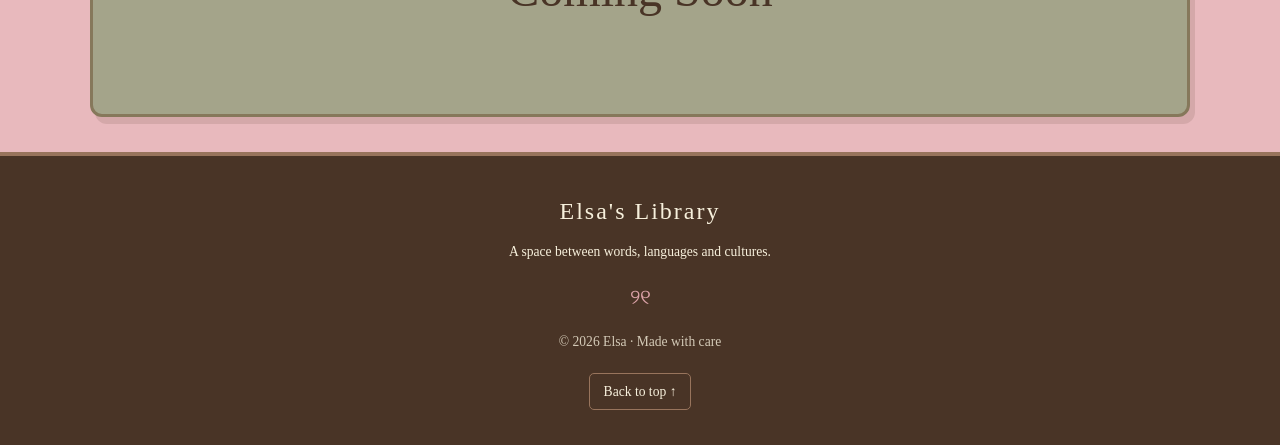
==== commit 74715859: "Update image source path in index.html" ====
--- a/index.html
+++ b/index.html
@@ -60,7 +60,7 @@
             <div class="hero-art">
 
                 <img
-                    src="../images/library/setas.jpeg"
+                    src="portfolio/images/setas.jpeg"
                     alt="Decorative illustration of mushrooms in the library"
                 >
 
